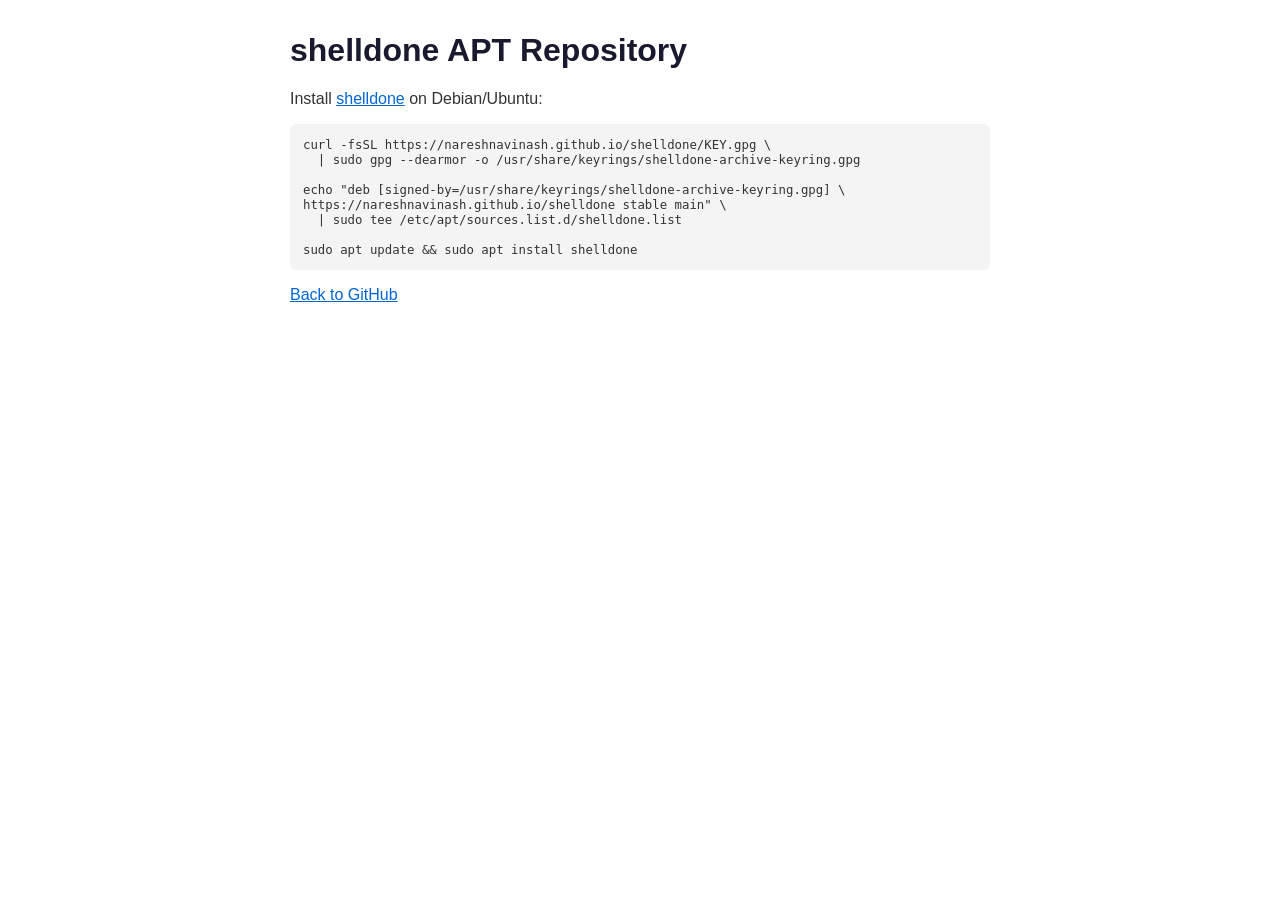
==== index.html @ 49efd273 "Initialize APT repository structure" ====
<!DOCTYPE html>
<html lang="en">
<head>
  <meta charset="utf-8">
  <title>shelldone APT Repository</title>
  <style>
    body { font-family: -apple-system, BlinkMacSystemFont, "Segoe UI", Roboto, sans-serif; max-width: 700px; margin: 2em auto; padding: 0 1em; color: #333; }
    h1 { color: #1a1a2e; }
    pre { background: #f4f4f4; padding: 1em; border-radius: 6px; overflow-x: auto; }
    code { font-size: 0.95em; }
    a { color: #0366d6; }
  </style>
</head>
<body>
  <h1>shelldone APT Repository</h1>
  <p>Install <a href="https://github.com/nareshnavinash/shelldone">shelldone</a> on Debian/Ubuntu:</p>
  <pre><code>curl -fsSL https://nareshnavinash.github.io/shelldone/KEY.gpg \
  | sudo gpg --dearmor -o /usr/share/keyrings/shelldone-archive-keyring.gpg

echo "deb [signed-by=/usr/share/keyrings/shelldone-archive-keyring.gpg] \
https://nareshnavinash.github.io/shelldone stable main" \
  | sudo tee /etc/apt/sources.list.d/shelldone.list

sudo apt update && sudo apt install shelldone</code></pre>
  <p><a href="https://github.com/nareshnavinash/shelldone">Back to GitHub</a></p>
</body>
</html>
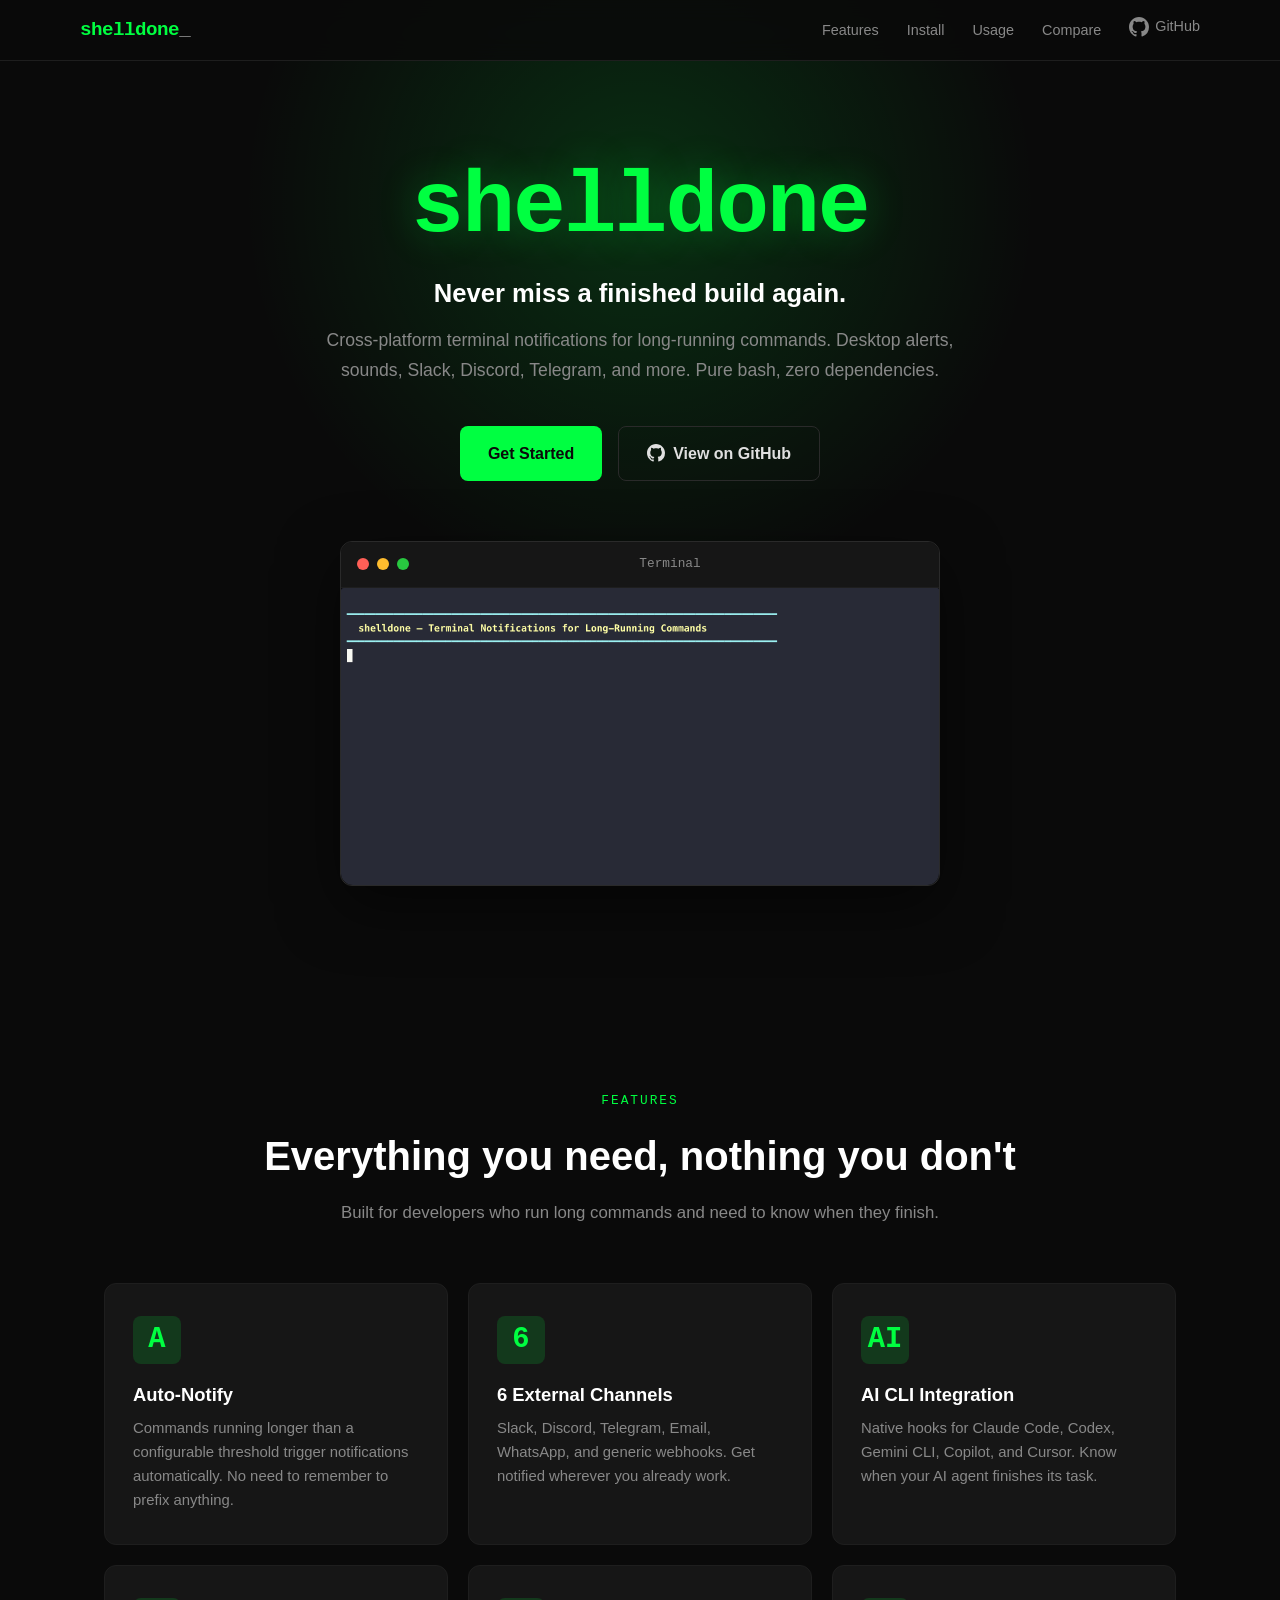
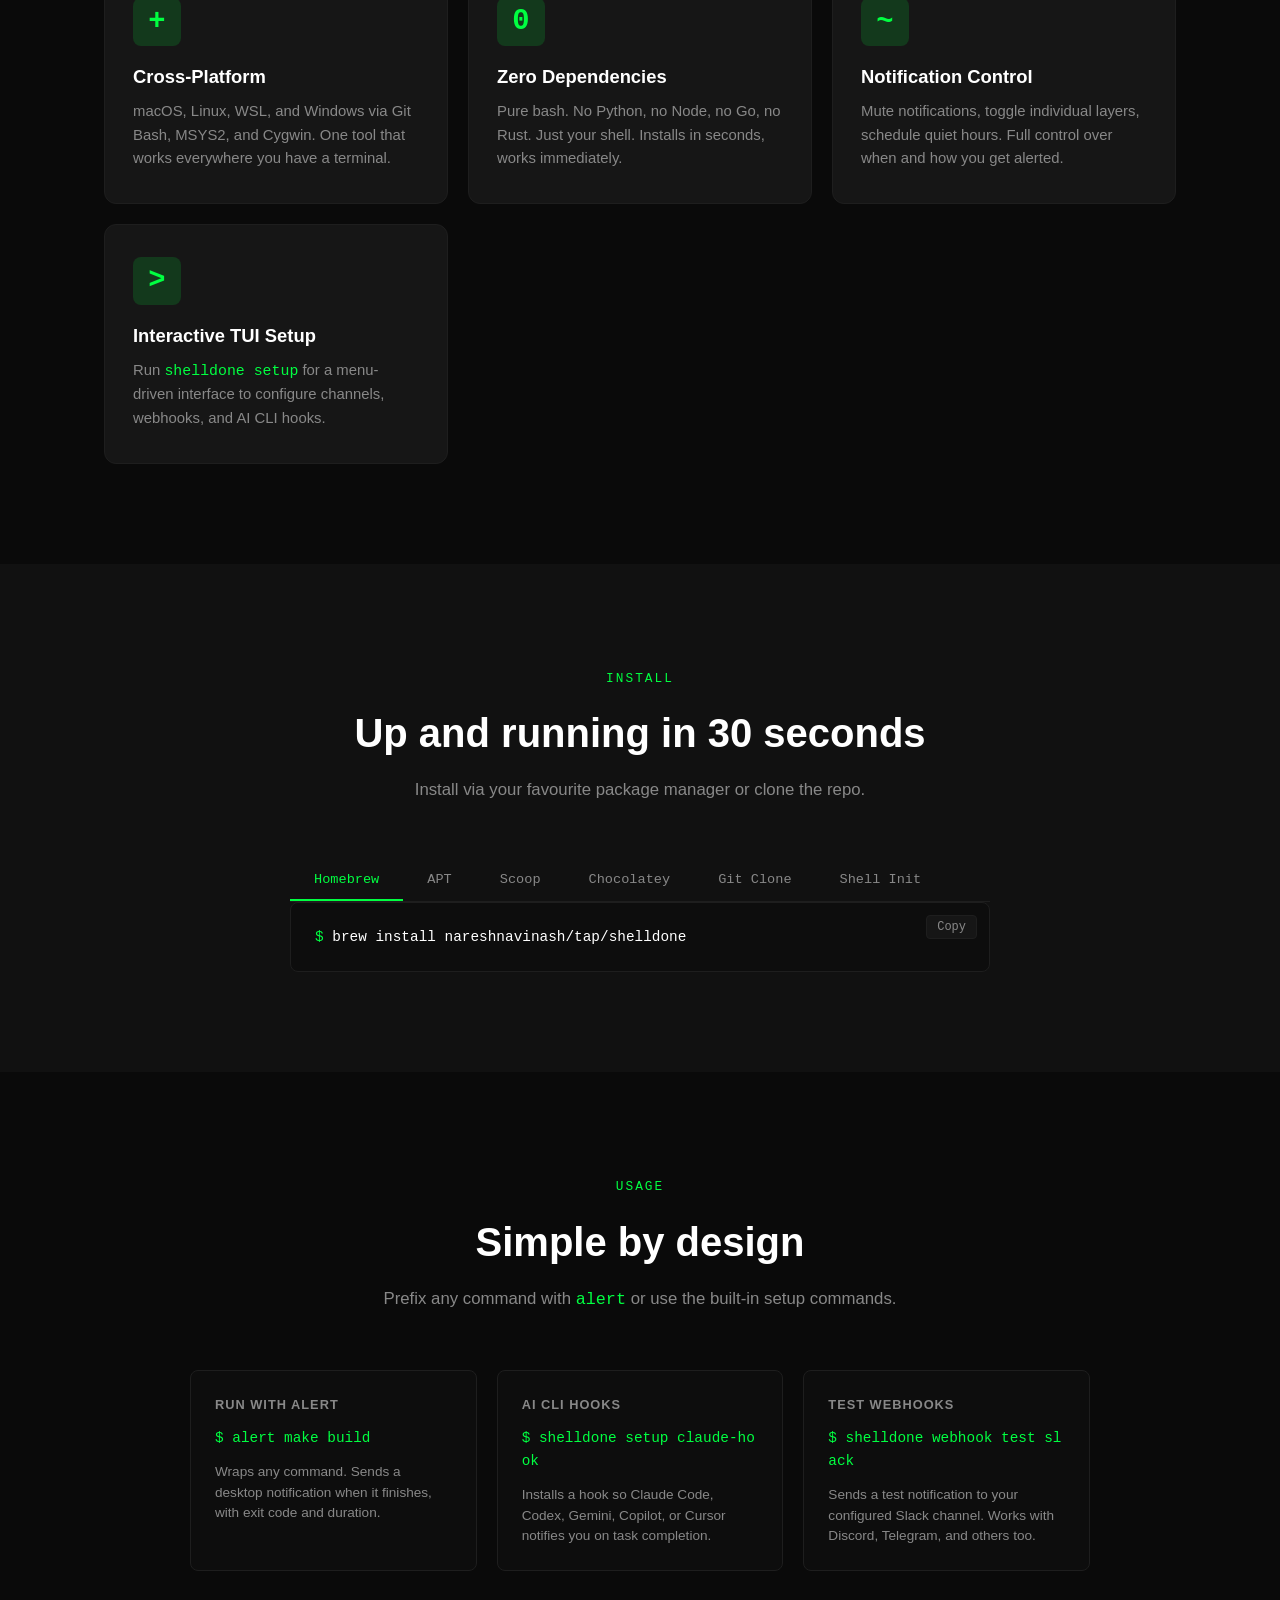
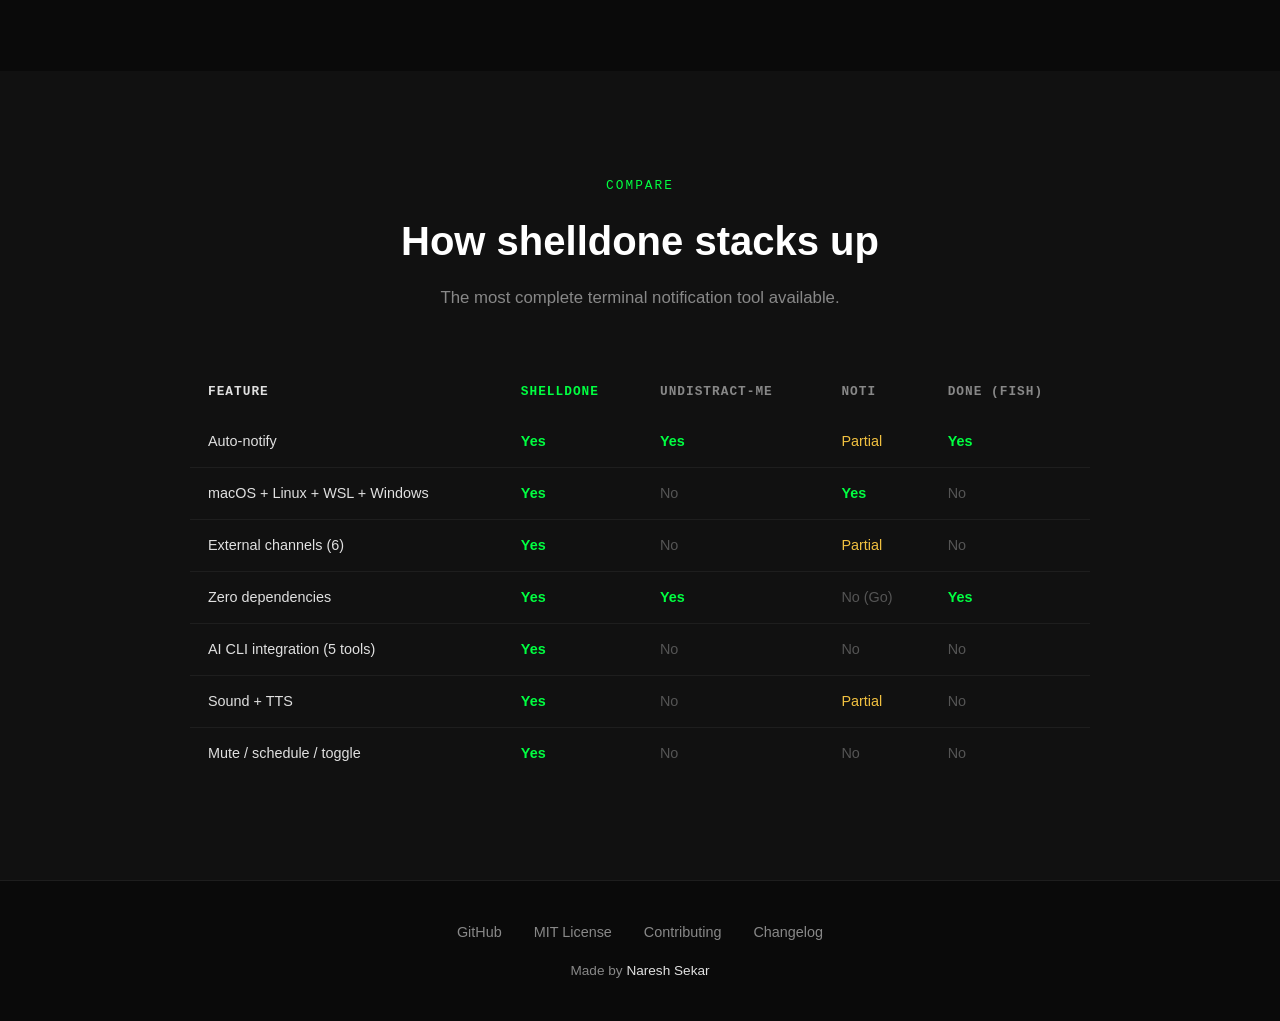
==== commit 17a1a2bb: "fix: restore beautiful landing page with all package manager install tabs The APT repo workflow had " ====
--- a/index.html
+++ b/index.html
@@ -1,27 +1,462 @@
 <!DOCTYPE html>
 <html lang="en">
 <head>
-  <meta charset="utf-8">
-  <title>shelldone APT Repository</title>
-  <style>
-    body { font-family: -apple-system, BlinkMacSystemFont, "Segoe UI", Roboto, sans-serif; max-width: 700px; margin: 2em auto; padding: 0 1em; color: #333; }
-    h1 { color: #1a1a2e; }
-    pre { background: #f4f4f4; padding: 1em; border-radius: 6px; overflow-x: auto; }
-    code { font-size: 0.95em; }
-    a { color: #0366d6; }
-  </style>
+  <meta charset="UTF-8">
+  <meta name="viewport" content="width=device-width, initial-scale=1.0">
+  <title>shelldone — Terminal notifications for long-running commands</title>
+  <meta name="description" content="Cross-platform terminal notification system. Desktop alerts, sounds, Slack, Discord, Telegram, Email, WhatsApp. Pure bash, zero deps. AI CLI hooks.">
+  <meta name="keywords" content="terminal notifications, bash, shell, long-running commands, desktop alerts, slack, discord, telegram, CLI, developer tools">
+  <meta name="author" content="Naresh Sekar">
+  <meta name="theme-color" content="#00ff41">
+
+  <!-- Open Graph -->
+  <meta property="og:type" content="website">
+  <meta property="og:title" content="shelldone — Terminal notifications for long-running commands">
+  <meta property="og:description" content="Cross-platform terminal notification system. Desktop alerts, sounds, Slack, Discord, Telegram, Email, WhatsApp. Pure bash, zero deps. AI CLI hooks.">
+  <meta property="og:url" content="https://nareshnavinash.github.io/shelldone/">
+  <meta property="og:site_name" content="shelldone">
+
+  <!-- Twitter Card -->
+  <meta name="twitter:card" content="summary_large_image">
+  <meta name="twitter:title" content="shelldone — Terminal notifications for long-running commands">
+  <meta name="twitter:description" content="Cross-platform terminal notification system. Desktop alerts, sounds, Slack, Discord, Telegram, Email, WhatsApp. Pure bash, zero deps. AI CLI hooks.">
+
+  <link rel="icon" type="image/svg+xml" href="favicon.svg">
+  <link rel="canonical" href="https://nareshnavinash.github.io/shelldone/">
+  <link rel="stylesheet" href="style.css">
+
+  <!-- Structured data -->
+  <script type="application/ld+json">
+  {
+    "@context": "https://schema.org",
+    "@type": "SoftwareApplication",
+    "name": "shelldone",
+    "description": "Cross-platform terminal notification system. Desktop alerts, sounds, Slack, Discord, Telegram, Email, WhatsApp. Pure bash, zero dependencies.",
+    "applicationCategory": "DeveloperApplication",
+    "operatingSystem": "macOS, Linux, WSL, Windows",
+    "url": "https://nareshnavinash.github.io/shelldone/",
+    "downloadUrl": "https://github.com/nareshnavinash/shelldone",
+    "softwareVersion": "1.3.1",
+    "license": "https://opensource.org/licenses/MIT",
+    "author": {
+      "@type": "Person",
+      "name": "Naresh Sekar",
+      "url": "https://github.com/nareshnavinash"
+    },
+    "offers": {
+      "@type": "Offer",
+      "price": "0",
+      "priceCurrency": "USD"
+    }
+  }
+  </script>
 </head>
 <body>
-  <h1>shelldone APT Repository</h1>
-  <p>Install <a href="https://github.com/nareshnavinash/shelldone">shelldone</a> on Debian/Ubuntu:</p>
-  <pre><code>curl -fsSL https://nareshnavinash.github.io/shelldone/KEY.gpg \
+
+  <!-- Skip to main content for keyboard users -->
+  <a href="#top" class="skip-nav">Skip to content</a>
+
+  <!-- ===== Navigation ===== -->
+  <nav class="nav" role="navigation" aria-label="Main navigation">
+    <div class="nav__inner">
+      <a href="#" class="nav__logo" aria-label="shelldone home">shelldone<span>_</span></a>
+      <button class="nav__toggle" aria-label="Toggle navigation menu" aria-expanded="false">
+        <span></span>
+        <span></span>
+        <span></span>
+      </button>
+      <ul class="nav__links">
+        <li><a href="#features">Features</a></li>
+        <li><a href="#install">Install</a></li>
+        <li><a href="#demo">Usage</a></li>
+        <li><a href="#compare">Compare</a></li>
+        <li>
+          <a href="https://github.com/nareshnavinash/shelldone" class="nav__github" aria-label="View on GitHub">
+            <svg viewBox="0 0 16 16" aria-hidden="true"><path d="M8 0C3.58 0 0 3.58 0 8c0 3.54 2.29 6.53 5.47 7.59.4.07.55-.17.55-.38 0-.19-.01-.82-.01-1.49-2.01.37-2.53-.49-2.69-.94-.09-.23-.48-.94-.82-1.13-.28-.15-.68-.52-.01-.53.63-.01 1.08.58 1.23.82.72 1.21 1.87.87 2.33.66.07-.52.28-.87.51-1.07-1.78-.2-3.64-.89-3.64-3.95 0-.87.31-1.59.82-2.15-.08-.2-.36-1.02.08-2.12 0 0 .67-.21 2.2.82.64-.18 1.32-.27 2-.27.68 0 1.36.09 2 .27 1.53-1.04 2.2-.82 2.2-.82.44 1.1.16 1.92.08 2.12.51.56.82 1.27.82 2.15 0 3.07-1.87 3.75-3.65 3.95.29.25.54.73.54 1.48 0 1.07-.01 1.93-.01 2.2 0 .21.15.46.55.38A8.013 8.013 0 0016 8c0-4.42-3.58-8-8-8z"/></svg>
+            GitHub
+          </a>
+        </li>
+      </ul>
+    </div>
+  </nav>
+
+  <!-- ===== Hero ===== -->
+  <header class="hero" id="top">
+    <div class="container hero__content">
+      <h1 class="hero__title">shelldone</h1>
+      <p class="hero__tagline">Never miss a finished build again.</p>
+      <p class="hero__subtitle">Cross-platform terminal notifications for long-running commands. Desktop alerts, sounds, Slack, Discord, Telegram, and more. Pure bash, zero dependencies.</p>
+      <div class="hero__buttons">
+        <a href="#install" class="btn btn--primary">Get Started</a>
+        <a href="https://github.com/nareshnavinash/shelldone" class="btn btn--secondary">
+          <svg viewBox="0 0 16 16" aria-hidden="true"><path d="M8 0C3.58 0 0 3.58 0 8c0 3.54 2.29 6.53 5.47 7.59.4.07.55-.17.55-.38 0-.19-.01-.82-.01-1.49-2.01.37-2.53-.49-2.69-.94-.09-.23-.48-.94-.82-1.13-.28-.15-.68-.52-.01-.53.63-.01 1.08.58 1.23.82.72 1.21 1.87.87 2.33.66.07-.52.28-.87.51-1.07-1.78-.2-3.64-.89-3.64-3.95 0-.87.31-1.59.82-2.15-.08-.2-.36-1.02.08-2.12 0 0 .67-.21 2.2.82.64-.18 1.32-.27 2-.27.68 0 1.36.09 2 .27 1.53-1.04 2.2-.82 2.2-.82.44 1.1.16 1.92.08 2.12.51.56.82 1.27.82 2.15 0 3.07-1.87 3.75-3.65 3.95.29.25.54.73.54 1.48 0 1.07-.01 1.93-.01 2.2 0 .21.15.46.55.38A8.013 8.013 0 0016 8c0-4.42-3.58-8-8-8z"/></svg>
+          View on GitHub
+        </a>
+      </div>
+
+      <!-- Demo GIF -->
+      <div class="terminal" role="img" aria-label="Terminal demo showing shelldone in action">
+        <div class="terminal__header">
+          <span class="terminal__dot terminal__dot--red" aria-hidden="true"></span>
+          <span class="terminal__dot terminal__dot--yellow" aria-hidden="true"></span>
+          <span class="terminal__dot terminal__dot--green" aria-hidden="true"></span>
+          <span class="terminal__title">Terminal</span>
+        </div>
+        <img src="demo.gif" alt="shelldone demo — terminal notifications for long-running commands" class="terminal__gif" loading="lazy">
+      </div>
+    </div>
+  </header>
+
+  <!-- ===== Features ===== -->
+  <section class="section" id="features">
+    <div class="container">
+      <div class="section__header fade-in">
+        <span class="section__label">Features</span>
+        <h2 class="section__title">Everything you need, nothing you don't</h2>
+        <p class="section__subtitle">Built for developers who run long commands and need to know when they finish.</p>
+      </div>
+
+      <div class="features__grid">
+        <article class="feature-card fade-in">
+          <span class="feature-card__icon" aria-hidden="true">A</span>
+          <h3 class="feature-card__title">Auto-Notify</h3>
+          <p class="feature-card__text">Commands running longer than a configurable threshold trigger notifications automatically. No need to remember to prefix anything.</p>
+        </article>
+
+        <article class="feature-card fade-in">
+          <span class="feature-card__icon" aria-hidden="true">6</span>
+          <h3 class="feature-card__title">6 External Channels</h3>
+          <p class="feature-card__text">Slack, Discord, Telegram, Email, WhatsApp, and generic webhooks. Get notified wherever you already work.</p>
+        </article>
+
+        <article class="feature-card fade-in">
+          <span class="feature-card__icon" aria-hidden="true">AI</span>
+          <h3 class="feature-card__title">AI CLI Integration</h3>
+          <p class="feature-card__text">Native hooks for Claude Code, Codex, Gemini CLI, Copilot, and Cursor. Know when your AI agent finishes its task.</p>
+        </article>
+
+        <article class="feature-card fade-in">
+          <span class="feature-card__icon" aria-hidden="true">+</span>
+          <h3 class="feature-card__title">Cross-Platform</h3>
+          <p class="feature-card__text">macOS, Linux, WSL, and Windows via Git Bash, MSYS2, and Cygwin. One tool that works everywhere you have a terminal.</p>
+        </article>
+
+        <article class="feature-card fade-in">
+          <span class="feature-card__icon" aria-hidden="true">0</span>
+          <h3 class="feature-card__title">Zero Dependencies</h3>
+          <p class="feature-card__text">Pure bash. No Python, no Node, no Go, no Rust. Just your shell. Installs in seconds, works immediately.</p>
+        </article>
+
+        <article class="feature-card fade-in">
+          <span class="feature-card__icon" aria-hidden="true">~</span>
+          <h3 class="feature-card__title">Notification Control</h3>
+          <p class="feature-card__text">Mute notifications, toggle individual layers, schedule quiet hours. Full control over when and how you get alerted.</p>
+        </article>
+
+        <article class="feature-card fade-in">
+          <span class="feature-card__icon" aria-hidden="true">></span>
+          <h3 class="feature-card__title">Interactive TUI Setup</h3>
+          <p class="feature-card__text">Run <code style="font-family: var(--font-mono); color: var(--green);">shelldone setup</code> for a menu-driven interface to configure channels, webhooks, and AI CLI hooks.</p>
+        </article>
+      </div>
+    </div>
+  </section>
+
+  <!-- ===== Install ===== -->
+  <section class="section section--alt" id="install">
+    <div class="container">
+      <div class="section__header fade-in">
+        <span class="section__label">Install</span>
+        <h2 class="section__title">Up and running in 30 seconds</h2>
+        <p class="section__subtitle">Install via your favourite package manager or clone the repo.</p>
+      </div>
+
+      <div class="fade-in">
+        <div class="install__tabs" role="tablist" aria-label="Installation methods">
+          <button class="install__tab active" role="tab" aria-selected="true" aria-controls="panel-brew" id="tab-brew">Homebrew</button>
+          <button class="install__tab" role="tab" aria-selected="false" aria-controls="panel-apt" id="tab-apt">APT</button>
+          <button class="install__tab" role="tab" aria-selected="false" aria-controls="panel-scoop" id="tab-scoop">Scoop</button>
+          <button class="install__tab" role="tab" aria-selected="false" aria-controls="panel-choco" id="tab-choco">Chocolatey</button>
+          <button class="install__tab" role="tab" aria-selected="false" aria-controls="panel-git" id="tab-git">Git Clone</button>
+          <button class="install__tab" role="tab" aria-selected="false" aria-controls="panel-manual" id="tab-manual">Shell Init</button>
+        </div>
+
+        <div class="install__panel active" id="panel-brew" role="tabpanel" aria-labelledby="tab-brew">
+          <div class="code-block">
+            <button class="code-block__copy" aria-label="Copy to clipboard" data-copy="brew install nareshnavinash/tap/shelldone">Copy</button>
+            <code><span class="code-prompt">$ </span><span class="code-cmd">brew install nareshnavinash/tap/shelldone</span></code>
+          </div>
+        </div>
+
+        <div class="install__panel" id="panel-apt" role="tabpanel" aria-labelledby="tab-apt">
+          <div class="code-block">
+            <button class="code-block__copy" aria-label="Copy to clipboard" data-copy='curl -fsSL https://nareshnavinash.github.io/shelldone/KEY.gpg \
   | sudo gpg --dearmor -o /usr/share/keyrings/shelldone-archive-keyring.gpg
 
 echo "deb [signed-by=/usr/share/keyrings/shelldone-archive-keyring.gpg] \
-https://nareshnavinash.github.io/shelldone stable main" \
+  https://nareshnavinash.github.io/shelldone stable main" \
   | sudo tee /etc/apt/sources.list.d/shelldone.list
 
-sudo apt update && sudo apt install shelldone</code></pre>
-  <p><a href="https://github.com/nareshnavinash/shelldone">Back to GitHub</a></p>
+sudo apt update && sudo apt install shelldone'>Copy</button>
+            <code><span class="code-prompt">$ </span><span class="code-cmd">curl -fsSL https://nareshnavinash.github.io/shelldone/KEY.gpg \</span>
+    <span class="code-cmd">| sudo gpg --dearmor -o /usr/share/keyrings/shelldone-archive-keyring.gpg</span>
+
+<span class="code-prompt">$ </span><span class="code-cmd">echo "deb [signed-by=/usr/share/keyrings/shelldone-archive-keyring.gpg] \</span>
+    <span class="code-cmd">https://nareshnavinash.github.io/shelldone stable main" \</span>
+    <span class="code-cmd">| sudo tee /etc/apt/sources.list.d/shelldone.list</span>
+
+<span class="code-prompt">$ </span><span class="code-cmd">sudo apt update && sudo apt install shelldone</span></code>
+          </div>
+        </div>
+
+        <div class="install__panel" id="panel-scoop" role="tabpanel" aria-labelledby="tab-scoop">
+          <div class="code-block">
+            <button class="code-block__copy" aria-label="Copy to clipboard" data-copy="scoop bucket add shelldone https://github.com/nareshnavinash/scoop-bucket
+scoop install shelldone">Copy</button>
+            <code><span class="code-prompt">$ </span><span class="code-cmd">scoop bucket add shelldone https://github.com/nareshnavinash/scoop-bucket</span>
+<span class="code-prompt">$ </span><span class="code-cmd">scoop install shelldone</span></code>
+          </div>
+        </div>
+
+        <div class="install__panel" id="panel-choco" role="tabpanel" aria-labelledby="tab-choco">
+          <div class="code-block">
+            <button class="code-block__copy" aria-label="Copy to clipboard" data-copy="choco install shelldone">Copy</button>
+            <code><span class="code-prompt">$ </span><span class="code-cmd">choco install shelldone</span></code>
+          </div>
+        </div>
+
+        <div class="install__panel" id="panel-git" role="tabpanel" aria-labelledby="tab-git">
+          <div class="code-block">
+            <button class="code-block__copy" aria-label="Copy to clipboard" data-copy="git clone https://github.com/nareshnavinash/shelldone.git
+cd shelldone && ./install.sh">Copy</button>
+            <code><span class="code-prompt">$ </span><span class="code-cmd">git clone https://github.com/nareshnavinash/shelldone.git</span>
+<span class="code-prompt">$ </span><span class="code-cmd">cd shelldone && ./install.sh</span></code>
+          </div>
+        </div>
+
+        <div class="install__panel" id="panel-manual" role="tabpanel" aria-labelledby="tab-manual">
+          <div class="code-block">
+            <button class="code-block__copy" aria-label="Copy to clipboard" data-copy='eval "$(shelldone init zsh)"    # for zsh
+eval "$(shelldone init bash)"   # for bash'>Copy</button>
+            <code><span class="code-comment"># Add to your .zshrc or .bashrc</span>
+<span class="code-prompt">$ </span><span class="code-cmd">eval "$(shelldone init zsh)"</span>   <span class="code-comment"># for zsh</span>
+<span class="code-prompt">$ </span><span class="code-cmd">eval "$(shelldone init bash)"</span>  <span class="code-comment"># for bash</span>
+
+<span class="code-comment"># Or auto-configure everything</span>
+<span class="code-prompt">$ </span><span class="code-cmd">shelldone setup</span></code>
+          </div>
+        </div>
+      </div>
+    </div>
+  </section>
+
+  <!-- ===== Quick Demo ===== -->
+  <section class="section" id="demo">
+    <div class="container">
+      <div class="section__header fade-in">
+        <span class="section__label">Usage</span>
+        <h2 class="section__title">Simple by design</h2>
+        <p class="section__subtitle">Prefix any command with <code style="font-family: var(--font-mono); color: var(--green);">alert</code> or use the built-in setup commands.</p>
+      </div>
+
+      <div class="demo__grid">
+        <article class="demo-card fade-in">
+          <p class="demo-card__label">Run with alert</p>
+          <p class="demo-card__code">$ alert make build</p>
+          <p class="demo-card__desc">Wraps any command. Sends a desktop notification when it finishes, with exit code and duration.</p>
+        </article>
+
+        <article class="demo-card fade-in">
+          <p class="demo-card__label">AI CLI hooks</p>
+          <p class="demo-card__code">$ shelldone setup claude-hook</p>
+          <p class="demo-card__desc">Installs a hook so Claude Code, Codex, Gemini, Copilot, or Cursor notifies you on task completion.</p>
+        </article>
+
+        <article class="demo-card fade-in">
+          <p class="demo-card__label">Test webhooks</p>
+          <p class="demo-card__code">$ shelldone webhook test slack</p>
+          <p class="demo-card__desc">Sends a test notification to your configured Slack channel. Works with Discord, Telegram, and others too.</p>
+        </article>
+      </div>
+    </div>
+  </section>
+
+  <!-- ===== Comparison ===== -->
+  <section class="section section--alt" id="compare">
+    <div class="container">
+      <div class="section__header fade-in">
+        <span class="section__label">Compare</span>
+        <h2 class="section__title">How shelldone stacks up</h2>
+        <p class="section__subtitle">The most complete terminal notification tool available.</p>
+      </div>
+
+      <div class="comparison fade-in">
+        <table role="table">
+          <thead>
+            <tr>
+              <th scope="col">Feature</th>
+              <th scope="col" class="highlight">shelldone</th>
+              <th scope="col">undistract-me</th>
+              <th scope="col">noti</th>
+              <th scope="col">done (fish)</th>
+            </tr>
+          </thead>
+          <tbody>
+            <tr>
+              <td>Auto-notify</td>
+              <td class="yes">Yes</td>
+              <td class="yes">Yes</td>
+              <td class="partial">Partial</td>
+              <td class="yes">Yes</td>
+            </tr>
+            <tr>
+              <td>macOS + Linux + WSL + Windows</td>
+              <td class="yes">Yes</td>
+              <td class="no">No</td>
+              <td class="yes">Yes</td>
+              <td class="no">No</td>
+            </tr>
+            <tr>
+              <td>External channels (6)</td>
+              <td class="yes">Yes</td>
+              <td class="no">No</td>
+              <td class="partial">Partial</td>
+              <td class="no">No</td>
+            </tr>
+            <tr>
+              <td>Zero dependencies</td>
+              <td class="yes">Yes</td>
+              <td class="yes">Yes</td>
+              <td class="no">No (Go)</td>
+              <td class="yes">Yes</td>
+            </tr>
+            <tr>
+              <td>AI CLI integration (5 tools)</td>
+              <td class="yes">Yes</td>
+              <td class="no">No</td>
+              <td class="no">No</td>
+              <td class="no">No</td>
+            </tr>
+            <tr>
+              <td>Sound + TTS</td>
+              <td class="yes">Yes</td>
+              <td class="no">No</td>
+              <td class="partial">Partial</td>
+              <td class="no">No</td>
+            </tr>
+            <tr>
+              <td>Mute / schedule / toggle</td>
+              <td class="yes">Yes</td>
+              <td class="no">No</td>
+              <td class="no">No</td>
+              <td class="no">No</td>
+            </tr>
+          </tbody>
+        </table>
+      </div>
+    </div>
+  </section>
+
+  <!-- ===== Footer ===== -->
+  <footer class="footer">
+    <div class="container">
+      <nav class="footer__links" aria-label="Footer navigation">
+        <a href="https://github.com/nareshnavinash/shelldone">GitHub</a>
+        <a href="https://github.com/nareshnavinash/shelldone/blob/main/LICENSE">MIT License</a>
+        <a href="https://github.com/nareshnavinash/shelldone/blob/main/CONTRIBUTING.md">Contributing</a>
+        <a href="https://github.com/nareshnavinash/shelldone/blob/main/CHANGELOG.md">Changelog</a>
+      </nav>
+      <p class="footer__copy">Made by <a href="https://github.com/nareshnavinash">Naresh Sekar</a></p>
+    </div>
+  </footer>
+
+  <!-- ===== Minimal JS: typing animation, tabs, copy, scroll fade-in, mobile nav ===== -->
+  <script>
+    (function () {
+      "use strict";
+
+      // --- Install tabs ---
+      var tabs = document.querySelectorAll(".install__tab");
+      var panels = document.querySelectorAll(".install__panel");
+
+      tabs.forEach(function (tab) {
+        tab.addEventListener("click", function () {
+          tabs.forEach(function (t) {
+            t.classList.remove("active");
+            t.setAttribute("aria-selected", "false");
+          });
+          panels.forEach(function (p) {
+            p.classList.remove("active");
+          });
+
+          tab.classList.add("active");
+          tab.setAttribute("aria-selected", "true");
+
+          var panelId = tab.getAttribute("aria-controls");
+          var panel = document.getElementById(panelId);
+          if (panel) panel.classList.add("active");
+        });
+      });
+
+      // --- Copy buttons ---
+      document.querySelectorAll(".code-block__copy").forEach(function (btn) {
+        btn.addEventListener("click", function () {
+          var text = btn.getAttribute("data-copy");
+          if (!text) {
+            var codeEl = btn.parentElement.querySelector("code");
+            text = codeEl ? codeEl.textContent.replace(/^\$ /gm, "").trim() : "";
+          }
+
+          if (navigator.clipboard) {
+            navigator.clipboard.writeText(text).then(function () {
+              btn.textContent = "Copied!";
+              btn.classList.add("copied");
+              setTimeout(function () {
+                btn.textContent = "Copy";
+                btn.classList.remove("copied");
+              }, 2000);
+            });
+          }
+        });
+      });
+
+      // --- Fade-in on scroll ---
+      var fadeEls = document.querySelectorAll(".fade-in");
+
+      function checkFade() {
+        var trigger = window.innerHeight * 0.88;
+        fadeEls.forEach(function (el) {
+          var rect = el.getBoundingClientRect();
+          if (rect.top < trigger) {
+            el.classList.add("visible");
+          }
+        });
+      }
+
+      window.addEventListener("scroll", checkFade, { passive: true });
+      window.addEventListener("load", checkFade);
+      checkFade();
+
+      // --- Mobile nav toggle ---
+      var toggle = document.querySelector(".nav__toggle");
+      var navLinks = document.querySelector(".nav__links");
+
+      if (toggle && navLinks) {
+        toggle.addEventListener("click", function () {
+          var isOpen = navLinks.classList.toggle("open");
+          toggle.setAttribute("aria-expanded", isOpen ? "true" : "false");
+        });
+
+        // Close nav when a link is clicked
+        navLinks.querySelectorAll("a").forEach(function (link) {
+          link.addEventListener("click", function () {
+            navLinks.classList.remove("open");
+            toggle.setAttribute("aria-expanded", "false");
+          });
+        });
+      }
+    })();
+  </script>
+
 </body>
 </html>
--- a/style.css
+++ b/style.css
@@ -0,0 +1,827 @@
+/* ============================================================
+   shelldone Landing Page — style.css
+   Dark terminal-green aesthetic, responsive, zero dependencies
+   ============================================================ */
+
+/* --- Reset & Base --- */
+*, *::before, *::after {
+  margin: 0;
+  padding: 0;
+  box-sizing: border-box;
+}
+
+:root {
+  --green: #00ff41;
+  --green-dim: #00cc33;
+  --green-glow: rgba(0, 255, 65, 0.15);
+  --green-glow-strong: rgba(0, 255, 65, 0.3);
+  --bg: #0a0a0a;
+  --bg-card: #111111;
+  --bg-code: #0d0d0d;
+  --bg-elevated: #161616;
+  --border: #1e1e1e;
+  --border-light: #2a2a2a;
+  --text: #e0e0e0;
+  --text-dim: #888888;
+  --text-bright: #ffffff;
+  --font-mono: "SF Mono", "Cascadia Code", "Fira Code", "JetBrains Mono", "Consolas", "Liberation Mono", "Menlo", monospace;
+  --font-sans: -apple-system, BlinkMacSystemFont, "Segoe UI", Roboto, Oxygen, Ubuntu, Cantarell, "Helvetica Neue", Arial, sans-serif;
+  --max-width: 1120px;
+  --radius: 8px;
+  --radius-lg: 12px;
+  --transition: 0.25s ease;
+}
+
+html {
+  scroll-behavior: smooth;
+  font-size: 16px;
+  -webkit-text-size-adjust: 100%;
+}
+
+body {
+  font-family: var(--font-sans);
+  background: var(--bg);
+  color: var(--text);
+  line-height: 1.6;
+  overflow-x: hidden;
+  -webkit-font-smoothing: antialiased;
+  -moz-osx-font-smoothing: grayscale;
+}
+
+a {
+  color: var(--green);
+  text-decoration: none;
+  transition: color var(--transition);
+}
+
+a:hover {
+  color: var(--text-bright);
+}
+
+img {
+  max-width: 100%;
+  display: block;
+}
+
+/* --- Utility --- */
+.container {
+  max-width: var(--max-width);
+  margin: 0 auto;
+  padding: 0 24px;
+}
+
+.sr-only {
+  position: absolute;
+  width: 1px;
+  height: 1px;
+  padding: 0;
+  margin: -1px;
+  overflow: hidden;
+  clip: rect(0, 0, 0, 0);
+  white-space: nowrap;
+  border: 0;
+}
+
+/* Skip-nav link — visible only on focus */
+.skip-nav {
+  position: absolute;
+  top: -100%;
+  left: 16px;
+  z-index: 200;
+  padding: 8px 16px;
+  background: var(--green);
+  color: var(--bg);
+  font-weight: 600;
+  font-size: 0.9rem;
+  border-radius: var(--radius);
+  transition: top 0.2s ease;
+}
+
+.skip-nav:focus {
+  top: 8px;
+  color: var(--bg);
+}
+
+/* --- Fade-in on scroll --- */
+.fade-in {
+  opacity: 0;
+  transform: translateY(24px);
+  transition: opacity 0.6s ease, transform 0.6s ease;
+}
+
+.fade-in.visible {
+  opacity: 1;
+  transform: translateY(0);
+}
+
+/* --- Navigation --- */
+.nav {
+  position: fixed;
+  top: 0;
+  left: 0;
+  right: 0;
+  z-index: 100;
+  background: rgba(10, 10, 10, 0.85);
+  backdrop-filter: blur(12px);
+  -webkit-backdrop-filter: blur(12px);
+  border-bottom: 1px solid var(--border);
+  padding: 0 24px;
+}
+
+.nav__inner {
+  max-width: var(--max-width);
+  margin: 0 auto;
+  display: flex;
+  align-items: center;
+  justify-content: space-between;
+  height: 60px;
+}
+
+.nav__logo {
+  font-family: var(--font-mono);
+  font-size: 1.2rem;
+  font-weight: 700;
+  color: var(--green);
+  letter-spacing: -0.5px;
+}
+
+.nav__logo span {
+  color: var(--text-dim);
+  font-weight: 400;
+}
+
+.nav__links {
+  display: flex;
+  align-items: center;
+  gap: 28px;
+  list-style: none;
+}
+
+.nav__links a {
+  color: var(--text-dim);
+  font-size: 0.9rem;
+  transition: color var(--transition);
+}
+
+.nav__links a:hover {
+  color: var(--green);
+}
+
+.nav__github {
+  display: inline-flex;
+  align-items: center;
+  gap: 6px;
+  color: var(--text-dim);
+  font-size: 0.9rem;
+}
+
+.nav__github svg {
+  width: 20px;
+  height: 20px;
+  fill: currentColor;
+}
+
+.nav__github:hover {
+  color: var(--green);
+}
+
+/* Mobile nav toggle */
+.nav__toggle {
+  display: none;
+  background: none;
+  border: none;
+  cursor: pointer;
+  padding: 4px;
+}
+
+.nav__toggle span {
+  display: block;
+  width: 22px;
+  height: 2px;
+  background: var(--text);
+  margin: 5px 0;
+  transition: var(--transition);
+}
+
+/* --- Hero --- */
+.hero {
+  padding: 160px 0 100px;
+  text-align: center;
+  position: relative;
+  overflow: hidden;
+}
+
+.hero::before {
+  content: "";
+  position: absolute;
+  top: -200px;
+  left: 50%;
+  transform: translateX(-50%);
+  width: 800px;
+  height: 800px;
+  background: radial-gradient(circle, var(--green-glow) 0%, transparent 70%);
+  pointer-events: none;
+  z-index: 0;
+}
+
+.hero__content {
+  position: relative;
+  z-index: 1;
+}
+
+.hero__title {
+  font-family: var(--font-mono);
+  font-size: clamp(3rem, 8vw, 5.5rem);
+  font-weight: 800;
+  color: var(--green);
+  letter-spacing: -2px;
+  line-height: 1.1;
+  margin-bottom: 16px;
+  text-shadow: 0 0 40px var(--green-glow-strong);
+}
+
+.hero__tagline {
+  font-size: clamp(1.2rem, 3vw, 1.6rem);
+  color: var(--text-bright);
+  font-weight: 600;
+  margin-bottom: 12px;
+}
+
+.hero__subtitle {
+  font-size: clamp(0.95rem, 2vw, 1.1rem);
+  color: var(--text-dim);
+  max-width: 680px;
+  margin: 0 auto 40px;
+  line-height: 1.7;
+}
+
+.hero__buttons {
+  display: flex;
+  gap: 16px;
+  justify-content: center;
+  flex-wrap: wrap;
+  margin-bottom: 60px;
+}
+
+/* --- Buttons --- */
+.btn {
+  display: inline-flex;
+  align-items: center;
+  gap: 8px;
+  padding: 14px 28px;
+  border-radius: var(--radius);
+  font-size: 1rem;
+  font-weight: 600;
+  cursor: pointer;
+  transition: all var(--transition);
+  border: none;
+  font-family: var(--font-sans);
+}
+
+.btn--primary {
+  background: var(--green);
+  color: var(--bg);
+}
+
+.btn--primary:hover {
+  background: var(--text-bright);
+  color: var(--bg);
+  box-shadow: 0 0 24px var(--green-glow-strong);
+}
+
+.btn--secondary {
+  background: transparent;
+  color: var(--text);
+  border: 1px solid var(--border-light);
+}
+
+.btn--secondary:hover {
+  border-color: var(--green);
+  color: var(--green);
+}
+
+.btn svg {
+  width: 18px;
+  height: 18px;
+  fill: currentColor;
+}
+
+/* --- Terminal Animation --- */
+.terminal {
+  max-width: 600px;
+  margin: 0 auto;
+  border-radius: var(--radius-lg);
+  overflow: hidden;
+  border: 1px solid var(--border-light);
+  background: var(--bg-code);
+  text-align: left;
+  box-shadow: 0 20px 60px rgba(0, 0, 0, 0.5);
+}
+
+.terminal__header {
+  display: flex;
+  align-items: center;
+  padding: 12px 16px;
+  background: var(--bg-elevated);
+  border-bottom: 1px solid var(--border);
+  gap: 8px;
+}
+
+.terminal__dot {
+  width: 12px;
+  height: 12px;
+  border-radius: 50%;
+}
+
+.terminal__dot--red { background: #ff5f57; }
+.terminal__dot--yellow { background: #febc2e; }
+.terminal__dot--green { background: #28c840; }
+
+.terminal__title {
+  flex: 1;
+  text-align: center;
+  font-family: var(--font-mono);
+  font-size: 0.8rem;
+  color: var(--text-dim);
+}
+
+.terminal__gif {
+  width: 100%;
+  display: block;
+  border-radius: 0 0 var(--radius-lg) var(--radius-lg);
+}
+
+.terminal__body {
+  padding: 20px;
+  font-family: var(--font-mono);
+  font-size: 0.9rem;
+  line-height: 1.8;
+  min-height: 180px;
+}
+
+.terminal__line {
+  white-space: nowrap;
+  overflow: hidden;
+}
+
+.terminal__prompt {
+  color: var(--green);
+}
+
+.terminal__command {
+  color: var(--text-bright);
+}
+
+.terminal__output {
+  color: var(--text-dim);
+}
+
+
+/* --- Section --- */
+.section {
+  padding: 100px 0;
+}
+
+.section--alt {
+  background: var(--bg-card);
+}
+
+.section__header {
+  text-align: center;
+  margin-bottom: 56px;
+}
+
+.section__label {
+  display: inline-block;
+  font-family: var(--font-mono);
+  font-size: 0.8rem;
+  color: var(--green);
+  text-transform: uppercase;
+  letter-spacing: 2px;
+  margin-bottom: 12px;
+}
+
+.section__title {
+  font-size: clamp(1.8rem, 4vw, 2.5rem);
+  font-weight: 700;
+  color: var(--text-bright);
+  margin-bottom: 12px;
+}
+
+.section__subtitle {
+  font-size: 1.05rem;
+  color: var(--text-dim);
+  max-width: 600px;
+  margin: 0 auto;
+}
+
+/* --- Feature Cards --- */
+.features__grid {
+  display: grid;
+  grid-template-columns: repeat(3, 1fr);
+  gap: 20px;
+}
+
+.feature-card {
+  background: var(--bg-elevated);
+  border: 1px solid var(--border);
+  border-radius: var(--radius-lg);
+  padding: 32px 28px;
+  transition: all var(--transition);
+}
+
+.feature-card:hover {
+  border-color: var(--green-dim);
+  box-shadow: 0 0 30px var(--green-glow);
+  transform: translateY(-4px);
+}
+
+.feature-card__icon {
+  font-size: 1.8rem;
+  margin-bottom: 16px;
+  display: block;
+  width: 48px;
+  height: 48px;
+  line-height: 48px;
+  text-align: center;
+  background: var(--green-glow);
+  border-radius: var(--radius);
+  color: var(--green);
+  font-family: var(--font-mono);
+  font-weight: 700;
+}
+
+.feature-card__title {
+  font-size: 1.15rem;
+  font-weight: 700;
+  color: var(--text-bright);
+  margin-bottom: 8px;
+}
+
+.feature-card__text {
+  font-size: 0.93rem;
+  color: var(--text-dim);
+  line-height: 1.6;
+}
+
+/* --- Install Section --- */
+.install__tabs {
+  display: flex;
+  gap: 0;
+  max-width: 700px;
+  margin: 0 auto 0;
+  border-bottom: 1px solid var(--border);
+}
+
+.install__tab {
+  padding: 12px 24px;
+  font-family: var(--font-mono);
+  font-size: 0.85rem;
+  color: var(--text-dim);
+  background: none;
+  border: none;
+  border-bottom: 2px solid transparent;
+  cursor: pointer;
+  transition: all var(--transition);
+}
+
+.install__tab:hover {
+  color: var(--text);
+}
+
+.install__tab.active {
+  color: var(--green);
+  border-bottom-color: var(--green);
+}
+
+.install__panel {
+  max-width: 700px;
+  margin: 0 auto;
+  display: none;
+}
+
+.install__panel.active {
+  display: block;
+}
+
+.code-block {
+  position: relative;
+  background: var(--bg-code);
+  border: 1px solid var(--border);
+  border-radius: var(--radius);
+  padding: 20px 24px;
+  margin-top: 0;
+  overflow-x: auto;
+}
+
+.code-block code {
+  font-family: var(--font-mono);
+  font-size: 0.9rem;
+  line-height: 1.8;
+  color: var(--text);
+}
+
+.code-block .code-comment {
+  color: var(--text-dim);
+}
+
+.code-block .code-prompt {
+  color: var(--green);
+  user-select: none;
+}
+
+.code-block .code-cmd {
+  color: var(--text-bright);
+}
+
+.code-block__copy {
+  position: absolute;
+  top: 12px;
+  right: 12px;
+  background: var(--bg-elevated);
+  border: 1px solid var(--border);
+  color: var(--text-dim);
+  font-family: var(--font-mono);
+  font-size: 0.75rem;
+  padding: 4px 10px;
+  border-radius: 4px;
+  cursor: pointer;
+  transition: all var(--transition);
+}
+
+.code-block__copy:hover {
+  color: var(--green);
+  border-color: var(--green-dim);
+}
+
+.code-block__copy.copied {
+  color: var(--green);
+  border-color: var(--green);
+}
+
+.install__note {
+  text-align: center;
+  margin-top: 16px;
+  font-size: 0.85rem;
+  color: var(--text-dim);
+  font-style: italic;
+}
+
+/* --- Demo Section --- */
+.demo__grid {
+  display: grid;
+  grid-template-columns: repeat(3, 1fr);
+  gap: 20px;
+  max-width: 900px;
+  margin: 0 auto;
+}
+
+.demo-card {
+  background: var(--bg-code);
+  border: 1px solid var(--border);
+  border-radius: var(--radius);
+  padding: 24px;
+  transition: border-color var(--transition);
+}
+
+.demo-card:hover {
+  border-color: var(--border-light);
+}
+
+.demo-card__label {
+  font-size: 0.8rem;
+  color: var(--text-dim);
+  margin-bottom: 12px;
+  font-weight: 600;
+  text-transform: uppercase;
+  letter-spacing: 1px;
+}
+
+.demo-card__code {
+  font-family: var(--font-mono);
+  font-size: 0.9rem;
+  color: var(--green);
+  word-break: break-all;
+}
+
+.demo-card__desc {
+  margin-top: 12px;
+  font-size: 0.85rem;
+  color: var(--text-dim);
+  line-height: 1.5;
+}
+
+/* --- Comparison Table --- */
+.comparison {
+  overflow-x: auto;
+  -webkit-overflow-scrolling: touch;
+}
+
+.comparison table {
+  width: 100%;
+  max-width: 900px;
+  margin: 0 auto;
+  border-collapse: collapse;
+  font-size: 0.9rem;
+}
+
+.comparison th,
+.comparison td {
+  padding: 14px 18px;
+  text-align: left;
+  border-bottom: 1px solid var(--border);
+}
+
+.comparison th {
+  font-family: var(--font-mono);
+  font-size: 0.8rem;
+  color: var(--text-dim);
+  text-transform: uppercase;
+  letter-spacing: 1px;
+  font-weight: 600;
+  white-space: nowrap;
+}
+
+.comparison th:first-child {
+  color: var(--text);
+}
+
+.comparison th.highlight {
+  color: var(--green);
+}
+
+.comparison td {
+  color: var(--text-dim);
+  white-space: nowrap;
+}
+
+.comparison td:first-child {
+  color: var(--text);
+  font-weight: 500;
+}
+
+.comparison tr:last-child td,
+.comparison tr:last-child th {
+  border-bottom: none;
+}
+
+.comparison .yes {
+  color: var(--green);
+  font-weight: 600;
+}
+
+.comparison .no {
+  color: #555;
+}
+
+.comparison .partial {
+  color: #f0c040;
+}
+
+.comparison tbody tr {
+  transition: background var(--transition);
+}
+
+.comparison tbody tr:hover {
+  background: var(--green-glow);
+}
+
+/* --- Footer --- */
+.footer {
+  border-top: 1px solid var(--border);
+  padding: 40px 0;
+  text-align: center;
+}
+
+.footer__links {
+  display: flex;
+  justify-content: center;
+  gap: 32px;
+  margin-bottom: 16px;
+  flex-wrap: wrap;
+}
+
+.footer__links a {
+  color: var(--text-dim);
+  font-size: 0.9rem;
+}
+
+.footer__links a:hover {
+  color: var(--green);
+}
+
+.footer__copy {
+  font-size: 0.85rem;
+  color: var(--text-dim);
+}
+
+.footer__copy a {
+  color: var(--text);
+}
+
+/* --- Responsive --- */
+@media (max-width: 900px) {
+  .features__grid {
+    grid-template-columns: repeat(2, 1fr);
+  }
+
+  .demo__grid {
+    grid-template-columns: 1fr;
+    max-width: 500px;
+  }
+
+  .comparison table {
+    font-size: 0.8rem;
+  }
+
+  .comparison th,
+  .comparison td {
+    padding: 10px 12px;
+  }
+}
+
+@media (max-width: 640px) {
+  .nav__links {
+    display: none;
+    position: absolute;
+    top: 60px;
+    left: 0;
+    right: 0;
+    background: rgba(10, 10, 10, 0.95);
+    backdrop-filter: blur(12px);
+    -webkit-backdrop-filter: blur(12px);
+    flex-direction: column;
+    padding: 20px 24px;
+    gap: 16px;
+    border-bottom: 1px solid var(--border);
+  }
+
+  .nav__links.open {
+    display: flex;
+  }
+
+  .nav__toggle {
+    display: block;
+  }
+
+  .features__grid {
+    grid-template-columns: 1fr;
+  }
+
+  .hero {
+    padding: 130px 0 70px;
+  }
+
+  .section {
+    padding: 70px 0;
+  }
+
+  .hero__buttons {
+    flex-direction: column;
+    align-items: center;
+  }
+
+  .btn {
+    width: 100%;
+    max-width: 280px;
+    justify-content: center;
+  }
+
+  .install__tabs {
+    overflow-x: auto;
+  }
+
+  .install__tab {
+    padding: 10px 16px;
+    font-size: 0.8rem;
+    white-space: nowrap;
+  }
+}
+
+/* Scrollbar styling for code blocks */
+.code-block::-webkit-scrollbar,
+.comparison::-webkit-scrollbar {
+  height: 6px;
+}
+
+.code-block::-webkit-scrollbar-track,
+.comparison::-webkit-scrollbar-track {
+  background: var(--bg-code);
+}
+
+.code-block::-webkit-scrollbar-thumb,
+.comparison::-webkit-scrollbar-thumb {
+  background: var(--border-light);
+  border-radius: 3px;
+}
+
+/* Selection color */
+::selection {
+  background: var(--green);
+  color: var(--bg);
+}
+
+::-moz-selection {
+  background: var(--green);
+  color: var(--bg);
+}
